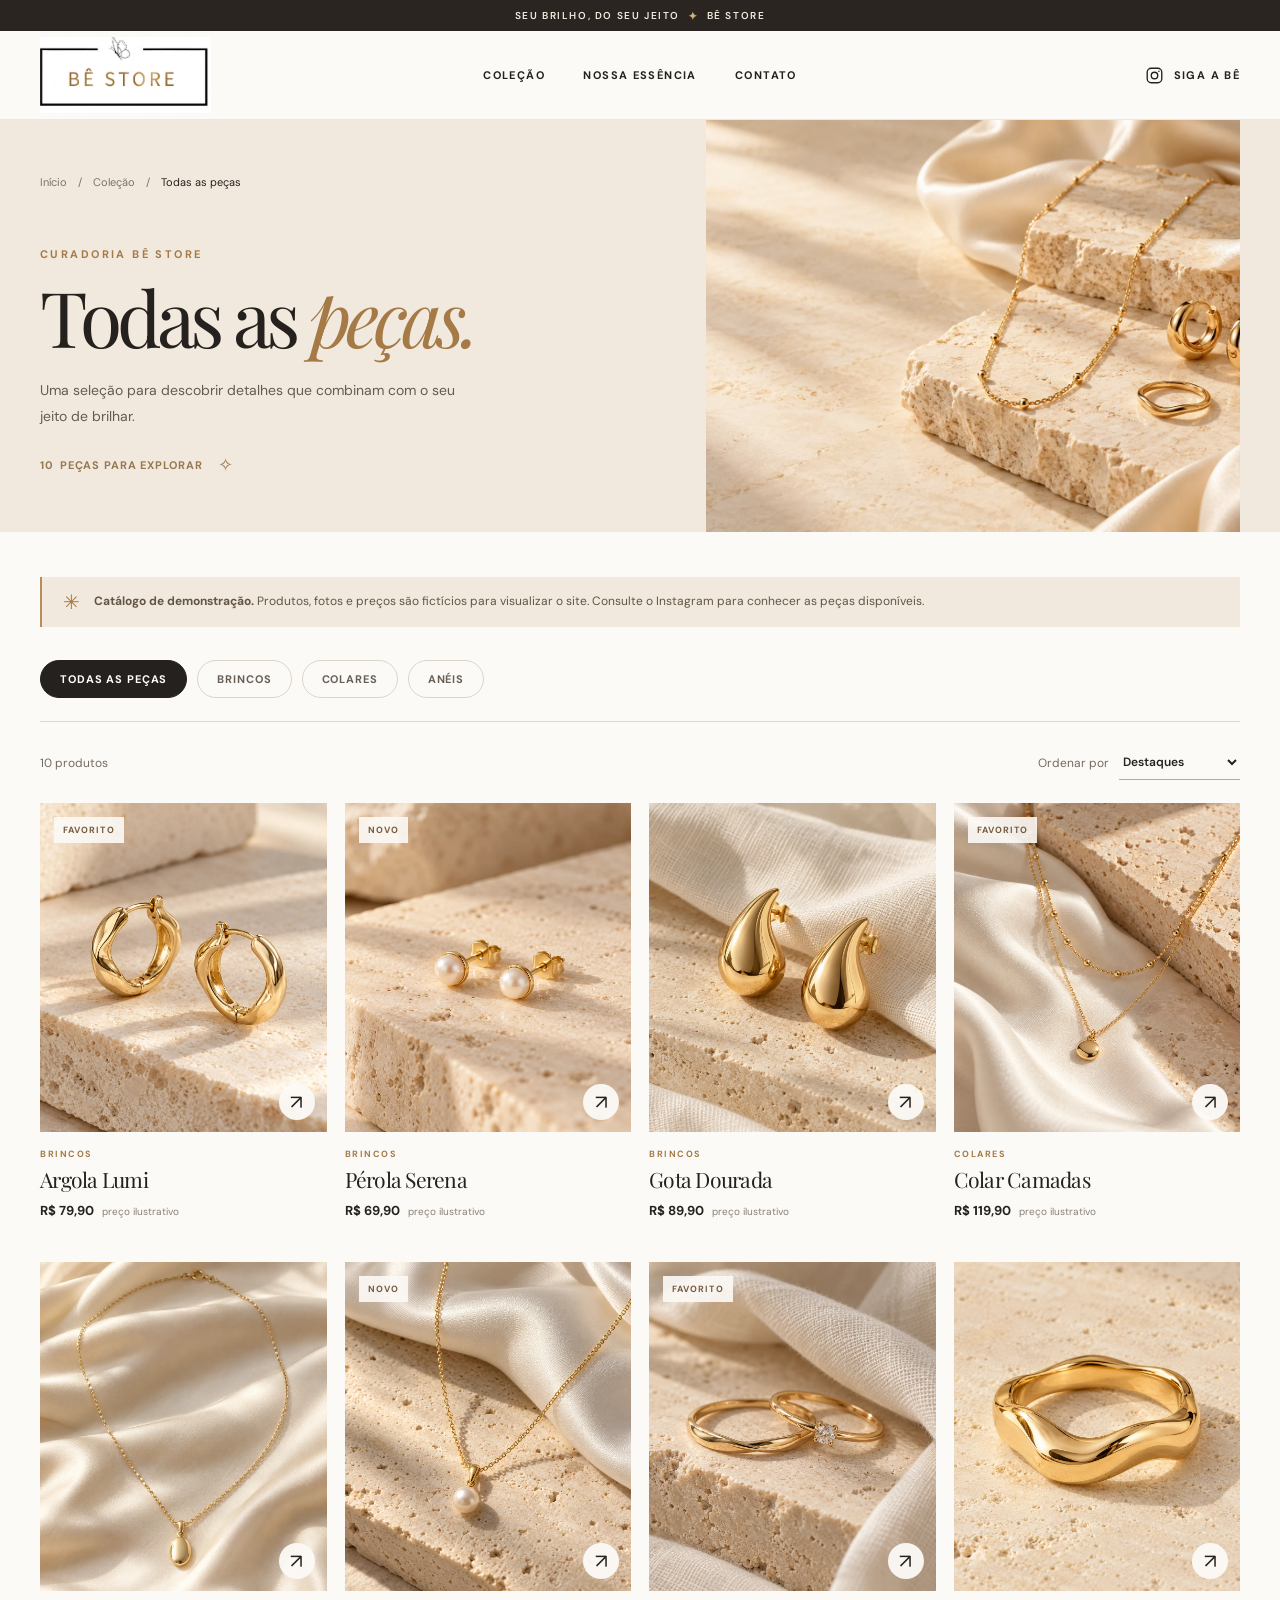
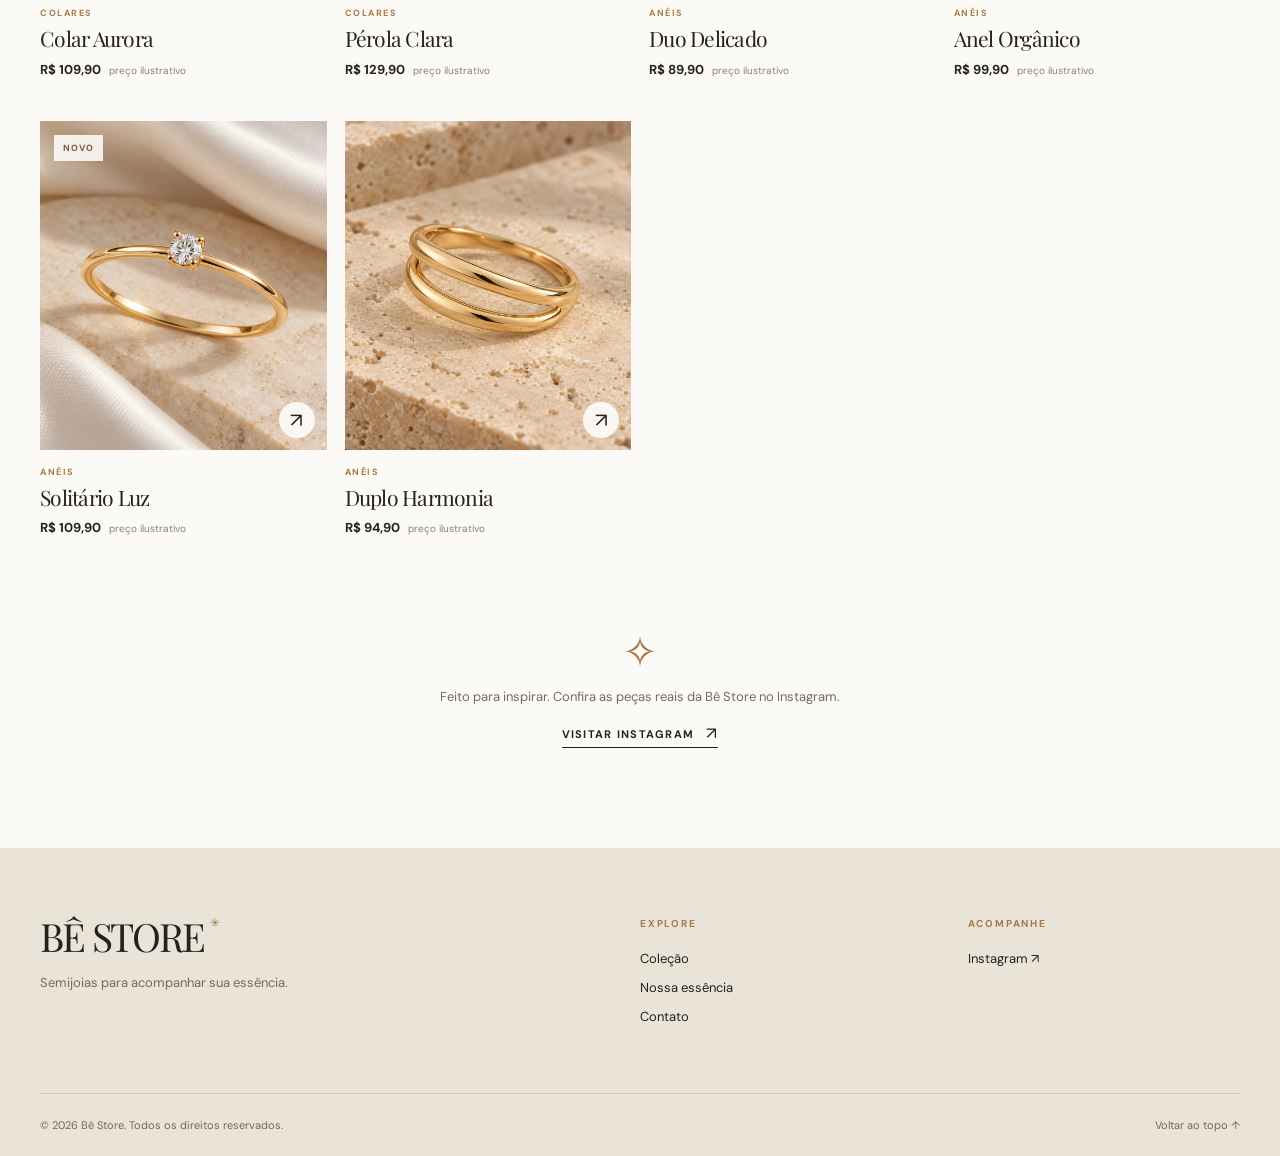
==== catalogo.html @ c606d7f6 "Version 1.0 Catálogo adicionado" ====
<!doctype html>
<html lang="pt-BR">
  <head>
    <meta charset="UTF-8" />
    <meta name="viewport" content="width=device-width, initial-scale=1, viewport-fit=cover" />
    <meta name="theme-color" content="#f7f3ed" />
    <meta name="description" content="Explore o catálogo de demonstração da Bê Store: brincos, colares e anéis com o brilho que combina com você." />
    <link rel="icon" href="assets/favicon.svg" type="image/svg+xml" />
    <link rel="preconnect" href="https://fonts.googleapis.com" />
    <link rel="preconnect" href="https://fonts.gstatic.com" crossorigin />
    <link href="https://fonts.googleapis.com/css2?family=DM+Sans:wght@400;500;600;700&family=Playfair+Display:ital,wght@0,400;0,500;1,400&display=swap" rel="stylesheet" />
    <link rel="stylesheet" href="styles.css" />
    <link rel="stylesheet" href="catalogo.css" />
    <title>Catálogo | Bê Store</title>
  </head>
  <body>
    <a class="skip-link" href="#conteudo">Pular para o conteúdo</a>
    <div class="announcement">Seu brilho, do seu jeito <span aria-hidden="true">✦</span> Bê Store</div>

    <header class="site-header" id="topo">
      <div class="header-inner container">
        <a class="brand" href="index.html" aria-label="Bê Store, voltar à página inicial">
          <span class="brand-crop"><img src="assets/be-store-logo.png" alt="" width="1050" height="1037" /></span>
        </a>
        <nav class="desktop-nav" aria-label="Navegação principal">
          <a href="catalogo.html">Coleção</a>
          <a href="index.html#essencia">Nossa essência</a>
          <a href="index.html#contato">Contato</a>
        </nav>
        <a class="header-instagram" href="https://www.instagram.com/_usebestore/" target="_blank" rel="noopener noreferrer" aria-label="Visitar Instagram da Bê Store (abre em outra aba)">
          <svg viewBox="0 0 24 24" fill="none" stroke="currentColor" stroke-width="1.7" aria-hidden="true"><rect x="2.8" y="2.8" width="18.4" height="18.4" rx="5"/><circle cx="12" cy="12" r="4.1"/><circle cx="17.6" cy="6.7" r="1" fill="currentColor" stroke="none"/></svg>
          <span>Siga a Bê</span>
        </a>
        <button class="menu-toggle" type="button" aria-expanded="false" aria-controls="mobile-nav" aria-label="Abrir menu"><span></span><span></span></button>
      </div>
      <nav class="mobile-nav" id="mobile-nav" aria-label="Navegação para celular" hidden>
        <a href="catalogo.html">Coleção</a>
        <a href="index.html#essencia">Nossa essência</a>
        <a href="index.html#contato">Contato</a>
        <a href="https://www.instagram.com/_usebestore/" target="_blank" rel="noopener noreferrer">Instagram ↗</a>
      </nav>
    </header>

    <main id="conteudo">
      <section class="catalog-hero" aria-labelledby="catalog-title">
        <div class="container catalog-hero-grid">
          <div class="catalog-hero-copy">
            <nav class="breadcrumbs" aria-label="Caminho de navegação"><a href="index.html">Início</a><span aria-hidden="true">/</span><a href="catalogo.html">Coleção</a><span aria-hidden="true">/</span><span id="breadcrumb-current">Todas as peças</span></nav>
            <p class="section-overline">CURADORIA BÊ STORE</p>
            <h1 id="catalog-title">Todas as <em>peças.</em></h1>
            <p id="catalog-description">Uma seleção para descobrir detalhes que combinam com o seu jeito de brilhar.</p>
            <div class="catalog-hero-count"><span id="hero-count">10</span> peças para explorar <span aria-hidden="true">✧</span></div>
          </div>
          <div class="catalog-hero-visual"><img id="catalog-hero-image" src="assets/hero-joias.webp" alt="Semijoias douradas em composição editorial" width="1536" height="1024" /></div>
        </div>
      </section>

      <section class="catalog-content" aria-label="Produtos do catálogo">
        <div class="container">
          <div class="demo-banner"><span aria-hidden="true">✳</span><p><strong>Catálogo de demonstração.</strong> Produtos, fotos e preços são fictícios para visualizar o site. Consulte o Instagram para conhecer as peças disponíveis.</p></div>
          <nav class="category-tabs" aria-label="Categorias de produtos">
            <a href="catalogo.html" data-category-link="todos">Todas as peças</a>
            <a href="catalogo.html?categoria=brincos" data-category-link="brincos">Brincos</a>
            <a href="catalogo.html?categoria=colares" data-category-link="colares">Colares</a>
            <a href="catalogo.html?categoria=aneis" data-category-link="aneis">Anéis</a>
          </nav>
          <div class="catalog-toolbar">
            <p id="product-count" aria-live="polite">10 produtos</p>
            <label for="sort-products">Ordenar por <select id="sort-products"><option value="featured">Destaques</option><option value="price-asc">Menor preço</option><option value="price-desc">Maior preço</option><option value="name">Nome A–Z</option></select></label>
          </div>
          <div class="product-grid" id="product-grid"></div>
          <div class="catalog-end"><span aria-hidden="true">✧</span><p>Feito para inspirar. Confira as peças reais da Bê Store no Instagram.</p><a class="underlined-link" href="https://www.instagram.com/_usebestore/" target="_blank" rel="noopener noreferrer">Visitar Instagram <span aria-hidden="true">↗</span></a></div>
        </div>
      </section>
    </main>

    <dialog class="product-dialog" id="product-dialog" aria-labelledby="dialog-title">
      <button class="dialog-close" type="button" aria-label="Fechar detalhes do produto">×</button>
      <div class="dialog-grid">
        <div class="dialog-image-wrap"><img id="dialog-image" alt="" /></div>
        <div class="dialog-content">
          <p class="section-overline" id="dialog-category"></p>
          <h2 id="dialog-title"></h2>
          <p id="dialog-description"></p>
          <p class="dialog-price" id="dialog-price"></p>
          <p class="dialog-disclaimer">Produto e preço ilustrativos. Esta peça não está à venda neste catálogo de demonstração.</p>
          <a class="button button-dark" href="https://www.instagram.com/_usebestore/" target="_blank" rel="noopener noreferrer">Conhecer peças reais <span aria-hidden="true">↗</span></a>
        </div>
      </div>
    </dialog>

    <footer class="footer">
      <div class="container footer-main">
        <div><a class="footer-wordmark" href="index.html">BÊ STORE<span aria-hidden="true">✳</span></a><p>Semijoias para acompanhar sua essência.</p></div>
        <div class="footer-links"><span>EXPLORE</span><a href="catalogo.html">Coleção</a><a href="index.html#essencia">Nossa essência</a><a href="index.html#contato">Contato</a></div>
        <div class="footer-links"><span>ACOMPANHE</span><a href="https://www.instagram.com/_usebestore/" target="_blank" rel="noopener noreferrer">Instagram ↗</a></div>
      </div>
      <div class="container footer-bottom"><span>© <span id="year">2026</span> Bê Store. Todos os direitos reservados.</span><a href="#topo">Voltar ao topo ↑</a></div>
    </footer>

    <script src="script.js" defer></script>
    <script src="catalogo.js" defer></script>
  </body>
</html>
---- styles.css ----
:root {
  --ink: #25211e;
  --muted: #736b62;
  --gold: #a67a46;
  --cream: #f7f3ed;
  --ivory: #fcfaf7;
  --line: #ded7cc;
  --ease-out: cubic-bezier(0.23, 1, 0.32, 1);
}

*, *::before, *::after { box-sizing: border-box; }
html { scroll-behavior: smooth; scroll-padding-top: 80px; }
body { margin: 0; min-width: 320px; color: var(--ink); background: var(--ivory); font-family: "DM Sans", Arial, sans-serif; -webkit-font-smoothing: antialiased; }
img { display: block; max-width: 100%; }
a { color: inherit; text-decoration: none; }
button { font: inherit; }
button, a { -webkit-tap-highlight-color: transparent; }
button:focus-visible, a:focus-visible { outline: 2px solid var(--gold); outline-offset: 4px; }
::selection { background: #d9bd95; color: var(--ink); }
.container { width: min(100% - 80px, 1360px); margin-inline: auto; }
.section-pad { padding-block: 112px; }
.skip-link { position: absolute; z-index: 100; top: -60px; left: 12px; padding: 12px 16px; background: var(--ink); color: white; }
.skip-link:focus { top: 12px; }

.announcement { min-height: 31px; display: flex; align-items: center; justify-content: center; gap: 8px; background: #2a2520; color: #f4ebdf; font-size: 10px; font-weight: 600; letter-spacing: .16em; text-transform: uppercase; text-align: center; padding: 6px 12px; }
.announcement span { color: #d1ad7b; font-size: 11px; }
.site-header { position: relative; z-index: 20; background: rgba(252, 250, 247, .97); border-bottom: 1px solid rgba(82, 69, 55, .1); }
.header-inner { height: 88px; display: grid; grid-template-columns: 1fr auto 1fr; align-items: center; gap: 24px; }
.brand { width: 171px; height: 76px; overflow: hidden; display: block; position: relative; }
.brand-crop { position: absolute; width: 171px; height: 76px; inset: 0; overflow: hidden; }
.brand-crop img { position: absolute; max-width: none; width: 210px; height: auto; left: -20px; top: -65px; }
.desktop-nav { display: flex; align-items: center; gap: clamp(26px, 3vw, 48px); }
.desktop-nav a, .header-instagram { font-size: 11px; font-weight: 700; letter-spacing: .125em; text-transform: uppercase; }
.desktop-nav a { position: relative; padding-block: 14px; }
.desktop-nav a::after { content: ""; position: absolute; left: 0; right: 100%; bottom: 8px; height: 1px; background: var(--gold); transition: right 220ms var(--ease-out); }
.desktop-nav a:hover::after, .desktop-nav a:focus-visible::after { right: 0; }
.header-instagram { display: inline-flex; justify-self: end; align-items: center; gap: 10px; transition: color 180ms ease; }
.header-instagram:hover { color: var(--gold); }
.header-instagram svg { width: 19px; height: 19px; }
.menu-toggle, .mobile-nav { display: none; }

.hero { position: relative; min-height: min(690px, 74vw); min-height: clamp(580px, 56vw, 760px); overflow: hidden; display: flex; align-items: center; background: #e9d8c1; }
.hero-image, .hero-shade { position: absolute; inset: 0; width: 100%; height: 100%; }
.hero-image { object-fit: cover; object-position: center 54%; }
.hero-shade { background: linear-gradient(90deg, rgba(247, 239, 225, .88) 0%, rgba(247, 239, 225, .66) 32%, rgba(247, 239, 225, .08) 59%, transparent 78%); }
.hero-content { position: relative; z-index: 1; padding-block: 60px 100px; }
.eyebrow, .section-overline { font-size: 11px; font-weight: 700; letter-spacing: .22em; text-transform: uppercase; }
.eyebrow { display: flex; align-items: center; gap: 14px; margin: 0 0 30px; color: #69543c; }
.eyebrow-line { width: 30px; height: 1px; background: var(--gold); }
h1, h2, h3, p { margin-top: 0; }
h1, h2, h3 { font-family: "Playfair Display", Georgia, serif; font-weight: 400; }
h1 em, h2 em { font-weight: 400; }
.hero h1 { max-width: 650px; font-size: clamp(64px, 6.8vw, 106px); letter-spacing: -.068em; line-height: 1.08; margin-bottom: 24px; }
.hero h1 em { display: block; color: #987349; }
.hero-copy { max-width: 370px; color: #514840; font-size: 15px; line-height: 1.9; margin-bottom: 35px; }
.hero-actions { display: flex; flex-wrap: wrap; align-items: center; gap: 31px; }
.button { min-height: 52px; display: inline-flex; align-items: center; justify-content: center; gap: 32px; padding: 0 23px; font-size: 11px; font-weight: 700; letter-spacing: .12em; text-transform: uppercase; transition: transform 160ms var(--ease-out), background-color 180ms ease, color 180ms ease; }
.button:active, .menu-toggle:active, .card-arrow:active { transform: scale(.97); }
.button-dark { background: var(--ink); color: white; }
.button-dark:hover { background: #513e2c; }
.button span, .text-link span, .underlined-link span { font-size: 17px; font-weight: 400; line-height: 1; }
.text-link, .underlined-link { display: inline-flex; align-items: center; gap: 12px; font-size: 11px; font-weight: 700; letter-spacing: .115em; text-transform: uppercase; }
.text-link { border-bottom: 1px solid var(--ink); padding-block: 12px 6px; }
.text-link:hover, .underlined-link:hover { color: var(--gold); }
.hero-index { position: absolute; bottom: 35px; right: max(40px, calc((100vw - 1360px)/2)); display: flex; align-items: center; gap: 15px; color: #62492f; font-size: 10px; font-weight: 700; letter-spacing: .13em; text-transform: uppercase; }
.hero-index span { width: 28px; height: 1px; background: currentColor; }

.intro { background: var(--ivory); }
.intro-grid { display: grid; grid-template-columns: 32% 1fr; gap: 5%; }
.section-overline { color: var(--gold); margin-bottom: 19px; }
.tiny-star { font-size: 20px; vertical-align: -2px; margin-right: 10px; }
.intro h2, .section-heading h2, .contact h2 { font-size: clamp(45px, 4.65vw, 72px); letter-spacing: -.055em; line-height: 1.18; }
.intro h2 { max-width: 750px; margin-bottom: 35px; }
.intro h2 em, .section-heading h2 em, .contact h2 em { color: var(--gold); }
.intro-bottom { display: flex; align-items: end; justify-content: space-between; gap: 44px; border-top: 1px solid var(--line); padding-top: 24px; }
.intro-bottom p { color: var(--muted); max-width: 450px; line-height: 1.9; font-size: 14px; margin: 0; }
.underlined-link { flex: none; padding-bottom: 5px; border-bottom: 1px solid currentColor; }

.collections { background: var(--cream); }
.section-heading { display: flex; align-items: end; justify-content: space-between; gap: 50px; margin-bottom: 39px; }
.section-heading h2 { margin-bottom: 0; }
.section-heading > p { max-width: 260px; margin-bottom: 9px; color: var(--muted); font-size: 13px; line-height: 1.8; }
.collection-grid { display: grid; grid-template-columns: repeat(3, minmax(0, 1fr)); gap: 22px; }
.collection-card { min-width: 0; }
.card-image-wrap { position: relative; overflow: hidden; aspect-ratio: .86; background: #e8ded0; }
.card-image-wrap img { width: 100%; height: 100%; object-fit: cover; transition: transform 650ms var(--ease-out); }
.collection-card:hover .card-image-wrap img { transform: scale(1.045); }
.card-number { position: absolute; top: 17px; left: 18px; display: grid; place-items: center; width: 34px; height: 34px; border: 1px solid rgba(255,255,255,.7); border-radius: 50%; color: #fff; background: rgba(67,50,34,.18); backdrop-filter: blur(8px); font-size: 11px; }
.card-caption { display: flex; justify-content: space-between; align-items: center; gap: 18px; padding-top: 19px; }
.card-caption div > span { color: var(--gold); font-size: 10px; font-weight: 700; letter-spacing: .18em; }
.card-caption h3 { font-size: clamp(29px, 2.6vw, 40px); letter-spacing: -.04em; margin: 3px 0 0; }
.card-arrow { display: grid; place-items: center; flex: none; width: 43px; height: 43px; border: 1px solid #bcb1a3; border-radius: 50%; font-size: 20px; transition: transform 160ms var(--ease-out), background-color 180ms ease, color 180ms ease; }
.collection-card:hover .card-arrow { background: var(--ink); color: white; transform: translate(2px, -2px); }
.image-note { color: #8a8075; font-size: 11px; margin: 35px 0 0; }

.manifesto { position: relative; overflow: hidden; background: #26221e; color: #f5eee4; text-align: center; }
.manifesto-inner { position: relative; z-index: 1; padding-block: 106px 111px; }
.manifesto-decoration { position: absolute; top: -115px; right: -25px; font-family: "Playfair Display", Georgia, serif; font-size: min(45vw, 640px); letter-spacing: -.12em; line-height: 1; color: rgba(255,255,255,.025); pointer-events: none; }
.manifesto-star { display: block; margin-bottom: 19px; color: #cbaa78; font-size: 44px; font-family: Georgia, serif; line-height: 1; }
.manifesto .section-overline { color: #bba27f; }
.manifesto h2 { font-size: clamp(43px, 5.35vw, 78px); line-height: 1.25; letter-spacing: -.055em; margin: 0 auto 21px; }
.manifesto h2 em { color: #d0ad7a; }
.manifesto-inner > p:last-child { color: #c5bbb0; font-size: 14px; line-height: 1.8; margin-bottom: 0; }

.contact { background: var(--ivory); }
.contact-grid { display: grid; grid-template-columns: 1fr 1fr; align-items: center; gap: clamp(55px, 8vw, 145px); }
.contact-photo { aspect-ratio: 1.15; overflow: hidden; background: #e9decf; }
.contact-photo img { width: 100%; height: 100%; object-fit: cover; }
.contact h2 { max-width: 560px; margin-bottom: 20px; }
.contact-content > p:not(.section-overline) { max-width: 395px; margin-bottom: 30px; color: var(--muted); font-size: 14px; line-height: 1.9; }
.contact-content .button { margin-bottom: 23px; }
.instagram-handle { display: block; color: var(--gold); font-size: 12px; font-weight: 700; letter-spacing: .08em; }

.footer { background: #eae3d8; }
.footer-main { display: grid; grid-template-columns: 2fr 1fr 1fr; gap: 55px; padding-block: 69px 68px; }
.footer-wordmark { display: inline-flex; align-items: start; gap: 6px; font-family: "Playfair Display", Georgia, serif; font-size: 39px; letter-spacing: -.055em; line-height: 1; }
.footer-wordmark span { color: var(--gold); font-family: Arial, sans-serif; font-size: 12px; }
.footer-main p { margin: 17px 0 0; color: var(--muted); font-size: 13px; }
.footer-links { display: flex; flex-direction: column; align-items: start; gap: 12px; font-size: 13px; }
.footer-links span { margin-bottom: 8px; color: var(--gold); font-size: 10px; font-weight: 700; letter-spacing: .18em; }
.footer-links a:hover, .footer-bottom a:hover { color: var(--gold); }
.footer-bottom { display: flex; justify-content: space-between; align-items: center; gap: 20px; min-height: 63px; border-top: 1px solid #d2c8ba; color: #71695f; font-size: 11px; }

@media (max-width: 960px) {
  .container { width: min(100% - 52px, 1360px); }
  .header-inner { grid-template-columns: auto 1fr auto; }
  .desktop-nav { gap: 22px; }
  .hero h1 { font-size: clamp(62px, 7vw, 80px); }
  .intro-grid { grid-template-columns: 25% 1fr; }
  .intro-bottom { display: block; }
  .intro-bottom .underlined-link { margin-top: 24px; }
  .hero-index { right: 26px; }
}

@media (max-width: 760px) {
  html { scroll-padding-top: 68px; }
  .container { width: min(100% - 36px, 1360px); }
  .section-pad { padding-block: 76px; }
  .announcement { min-height: 28px; font-size: 9px; letter-spacing: .1em; }
  .header-inner { height: 70px; display: flex; justify-content: space-between; }
  .brand { width: 143px; height: 63px; }
  .brand-crop { transform: scale(.82); transform-origin: top left; }
  .desktop-nav, .header-instagram { display: none; }
  .menu-toggle { display: flex; width: 44px; height: 44px; border: 0; background: transparent; flex-direction: column; align-items: center; justify-content: center; gap: 6px; cursor: pointer; transition: transform 160ms var(--ease-out); }
  .menu-toggle span { width: 23px; height: 1.5px; background: var(--ink); transition: transform 180ms var(--ease-out); }
  .menu-toggle[aria-expanded="true"] span:first-child { transform: translateY(3.75px) rotate(45deg); }
  .menu-toggle[aria-expanded="true"] span:last-child { transform: translateY(-3.75px) rotate(-45deg); }
  .mobile-nav:not([hidden]) { display: flex; flex-direction: column; gap: 0; padding: 8px 18px 18px; background: var(--ivory); border-top: 1px solid var(--line); box-shadow: 0 20px 30px rgba(34,28,21,.1); }
  .mobile-nav a { padding: 15px 3px; border-bottom: 1px solid var(--line); font-family: "Playfair Display", Georgia, serif; font-size: 22px; }
  .mobile-nav a:last-child { color: var(--gold); border-bottom: 0; }
  .hero { min-height: 740px; min-height: min(740px, calc(100svh - 98px)); align-items: start; }
  .hero-image { object-position: 62% center; }
  .hero-shade { background: linear-gradient(180deg, rgba(247,239,225,.98), rgba(247,239,225,.87) 37%, rgba(247,239,225,.18) 67%, transparent 100%); }
  .hero-content { padding-top: 67px; padding-bottom: 100px; }
  .eyebrow { margin-bottom: 20px; font-size: 10px; }
  .hero h1 { max-width: 590px; font-size: clamp(58px, 10vw, 78px); margin-bottom: 18px; }
  .hero-copy { max-width: 350px; font-size: 14px; line-height: 1.75; margin-bottom: 24px; }
  .hero-actions { gap: 19px; }
  .hero-index { bottom: 19px; right: 18px; font-size: 9px; }
  .intro-grid { grid-template-columns: 1fr; gap: 20px; }
  .intro h2, .section-heading h2, .contact h2 { font-size: clamp(44px, 7vw, 62px); }
  .intro h2 { margin-bottom: 27px; }
  .intro-bottom { max-width: 630px; }
  .section-heading { display: block; margin-bottom: 28px; }
  .section-heading > p { max-width: 450px; margin-top: 18px; }
  .collection-grid { gap: 12px; }
  .card-caption { align-items: end; }
  .card-caption h3 { font-size: 26px; }
  .card-caption div > span { font-size: 8px; }
  .card-arrow { width: 34px; height: 34px; font-size: 17px; }
  .contact-grid { gap: 36px; }
  .contact h2 { font-size: 44px; }
  .footer-main { grid-template-columns: 1.5fr 1fr 1fr; gap: 25px; }
}

@media (max-width: 560px) {
  .hero { min-height: 700px; min-height: max(640px, calc(100svh - 98px)); }
  .hero-image { object-position: 61% center; }
  .hero h1 { font-size: clamp(54px, 12vw, 67px); }
  .hero-actions { align-items: start; flex-direction: column; gap: 12px; }
  .hero-index { left: 18px; right: auto; }
  .collection-grid { grid-template-columns: 1fr; gap: 37px; }
  .card-image-wrap { aspect-ratio: 1.08; }
  .card-caption { padding-top: 14px; }
  .card-caption h3 { font-size: 34px; }
  .card-caption div > span { font-size: 9px; }
  .card-arrow { width: 40px; height: 40px; }
  .manifesto-inner { padding-block: 85px; }
  .manifesto h2 { font-size: clamp(40px, 8.5vw, 54px); }
  .contact-grid { grid-template-columns: 1fr; gap: 39px; }
  .contact-photo { aspect-ratio: 1.15; }
  .contact h2 { font-size: clamp(44px, 9vw, 56px); }
  .footer-main { grid-template-columns: 1fr 1fr; gap: 38px 18px; padding-block: 58px; }
  .footer-main > div:first-child { grid-column: 1 / -1; }
  .footer-bottom { align-items: start; flex-direction: column; justify-content: center; gap: 8px; padding-block: 20px; }
}

@media (prefers-reduced-motion: reduce) {
  html { scroll-behavior: auto; }
  *, *::before, *::after { animation-duration: .01ms !important; transition-duration: .01ms !important; }
}
---- catalogo.css ----
.catalog-hero { background: #f1e9dd; overflow: hidden; }
.catalog-hero-grid { min-height: 412px; display: grid; grid-template-columns: 1fr .9fr; align-items: stretch; gap: 6%; }
.catalog-hero-copy { display: flex; flex-direction: column; align-items: start; justify-content: center; padding-block: 42px; }
.breadcrumbs { display: flex; flex-wrap: wrap; align-items: center; gap: 11px; margin-bottom: 58px; color: #7e7264; font-size: 11px; }
.breadcrumbs a:hover { color: var(--gold); }
.breadcrumbs span:last-child { color: var(--ink); }
.catalog-hero .section-overline { margin-bottom: 15px; }
.catalog-hero h1 { font-size: clamp(65px, 6vw, 92px); line-height: 1.06; letter-spacing: -.065em; margin-bottom: 20px; }
.catalog-hero h1 em { color: var(--gold); }
.catalog-hero-copy > p:not(.section-overline) { max-width: 420px; color: #655b51; font-size: 14px; line-height: 1.85; margin-bottom: 23px; }
.catalog-hero-count { display: flex; align-items: center; gap: 6px; color: #977850; font-size: 11px; font-weight: 700; letter-spacing: .08em; text-transform: uppercase; }
.catalog-hero-count span:last-child { font-size: 18px; font-weight: 400; padding-left: 9px; }
.catalog-hero-visual { min-height: 412px; overflow: hidden; }
.catalog-hero-visual img { width: 100%; height: 100%; object-fit: cover; object-position: center; }

.catalog-content { padding-block: 45px 100px; background: var(--ivory); }
.demo-banner { display: flex; align-items: center; gap: 14px; padding: 15px 21px; background: #f1e9dd; border-left: 2px solid #b78d59; color: #625545; }
.demo-banner > span { color: var(--gold); font-size: 20px; line-height: 1; }
.demo-banner p { font-size: 12px; line-height: 1.6; margin: 0; }
.category-tabs { display: flex; align-items: center; gap: 10px; overflow-x: auto; scrollbar-width: none; touch-action: pan-x; border-bottom: 1px solid var(--line); padding-block: 33px 23px; }
.category-tabs::-webkit-scrollbar { display: none; }
.category-tabs a { flex: none; padding: 11px 19px; border: 1px solid #ded5c9; border-radius: 100px; color: #665f58; font-size: 11px; font-weight: 700; letter-spacing: .08em; text-transform: uppercase; transition: background-color 180ms ease, color 180ms ease, border-color 180ms ease, transform 160ms var(--ease-out); }
.category-tabs a:hover { border-color: var(--ink); }
.category-tabs a:active { transform: scale(.97); }
.category-tabs a[aria-current="page"] { background: var(--ink); color: white; border-color: var(--ink); }
.catalog-toolbar { min-height: 81px; display: flex; align-items: center; justify-content: space-between; gap: 20px; }
.catalog-toolbar p { margin: 0; color: var(--muted); font-size: 12px; }
.catalog-toolbar label { display: flex; align-items: center; gap: 10px; color: var(--muted); font-size: 12px; }
.catalog-toolbar select { border: 0; border-bottom: 1px solid #b8ab9d; border-radius: 0; background: transparent; color: var(--ink); padding: 8px 28px 8px 0; font: 600 12px "DM Sans", Arial, sans-serif; cursor: pointer; }
.catalog-toolbar select:focus-visible { outline: 2px solid var(--gold); outline-offset: 3px; }
.product-grid { display: grid; grid-template-columns: repeat(4, minmax(0, 1fr)); column-gap: 18px; row-gap: 43px; }
.product-card { min-width: 0; }
.product-open { display: block; width: 100%; border: 0; padding: 0; background: none; text-align: left; color: inherit; cursor: pointer; }
.product-image-wrap { position: relative; display: block; overflow: hidden; aspect-ratio: .87; background: #eee4d7; }
.product-image-wrap img { width: 100%; height: 100%; object-fit: cover; transition: transform 650ms var(--ease-out); }
.product-open:hover img { transform: scale(1.045); }
.product-open:focus-visible .product-image-wrap { outline: 2px solid var(--gold); outline-offset: 3px; }
.product-tag { position: absolute; top: 14px; left: 14px; padding: 7px 9px; background: rgba(252,250,247,.9); color: #755b3d; font-size: 9px; font-weight: 700; letter-spacing: .12em; text-transform: uppercase; }
.product-quick-view { position: absolute; bottom: 12px; right: 12px; display: grid; place-items: center; width: 36px; height: 36px; background: rgba(252,250,247,.95); border-radius: 50%; color: var(--ink); font-size: 20px; line-height: 1; transition: background-color 180ms ease, color 180ms ease, transform 180ms var(--ease-out); }
.product-open:hover .product-quick-view { transform: translate(2px, -2px); background: var(--ink); color: white; }
.product-meta { display: block; margin-top: 16px; color: var(--gold); font-size: 9px; font-weight: 700; letter-spacing: .17em; text-transform: uppercase; }
.product-name { display: block; margin-top: 6px; font-family: "Playfair Display", Georgia, serif; font-size: clamp(20px, 1.65vw, 27px); line-height: 1.3; letter-spacing: -.035em; }
.product-price { display: block; margin-top: 8px; font-size: 13px; font-weight: 700; }
.product-price small { color: #8a8074; font-size: 10px; font-weight: 400; margin-left: 5px; }
.catalog-end { display: flex; flex-direction: column; align-items: center; text-align: center; padding-top: 95px; }
.catalog-end > span { color: var(--gold); font-family: Georgia, serif; font-size: 43px; line-height: 1; }
.catalog-end p { margin: 14px 0 20px; color: var(--muted); font-size: 13px; }

.product-dialog { width: min(850px, calc(100vw - 34px)); max-height: min(90svh, 740px); overflow: auto; padding: 0; border: 0; background: var(--ivory); color: var(--ink); box-shadow: 0 25px 80px rgba(27,22,18,.25); }
.product-dialog::backdrop { background: rgba(25,21,17,.66); }
.product-dialog[open] { animation: dialog-enter 240ms var(--ease-out); }
@keyframes dialog-enter { from { opacity: 0; transform: translateY(14px) scale(.98); } to { opacity: 1; transform: translateY(0) scale(1); } }
.dialog-grid { display: grid; grid-template-columns: 1fr 1fr; min-height: 490px; }
.dialog-image-wrap { background: #eee4d7; }
.dialog-image-wrap img { width: 100%; height: 100%; object-fit: cover; }
.dialog-content { display: flex; flex-direction: column; align-items: start; justify-content: center; padding: 55px 48px; }
.dialog-content h2 { font-size: clamp(37px, 3.7vw, 52px); letter-spacing: -.055em; line-height: 1.15; margin-bottom: 17px; }
.dialog-content > p:not(.section-overline) { color: var(--muted); font-size: 13px; line-height: 1.8; margin-bottom: 17px; }
.dialog-content .dialog-price { color: var(--ink) !important; font-size: 22px !important; font-weight: 700; }
.dialog-content .dialog-disclaimer { font-size: 11px !important; }
.dialog-content .button { margin-top: 7px; }
.dialog-close { position: absolute; z-index: 1; top: 13px; right: 13px; display: grid; place-items: center; width: 37px; height: 37px; border: 0; border-radius: 50%; background: var(--ivory); color: var(--ink); cursor: pointer; font-size: 28px; line-height: 1; transition: transform 160ms var(--ease-out), background-color 180ms ease; }
.dialog-close:hover { background: #e9decf; }
.dialog-close:active { transform: scale(.97); }

@media (max-width: 950px) {
  .product-grid { grid-template-columns: repeat(3, minmax(0, 1fr)); }
  .catalog-hero-grid { grid-template-columns: 1fr .75fr; gap: 4%; }
}

@media (max-width: 760px) {
  .catalog-hero-grid { min-height: 350px; grid-template-columns: 1fr .7fr; }
  .catalog-hero-visual { min-height: 350px; }
  .catalog-hero h1 { font-size: clamp(52px, 8vw, 70px); }
  .breadcrumbs { margin-bottom: 35px; }
  .product-grid { grid-template-columns: repeat(2, minmax(0, 1fr)); gap: 33px 13px; }
  .dialog-grid { min-height: auto; }
  .dialog-content { padding: 34px 27px; }
}

@media (max-width: 560px) {
  .catalog-hero-grid { display: block; min-height: auto; width: 100%; }
  .catalog-hero-copy { min-height: 315px; padding: 28px 18px 34px; }
  .breadcrumbs { margin-bottom: 32px; }
  .catalog-hero h1 { font-size: clamp(53px, 11vw, 66px); }
  .catalog-hero-copy > p:not(.section-overline) { font-size: 13px; margin-bottom: 13px; }
  .catalog-hero-visual { min-height: auto; height: 190px; }
  .catalog-hero-visual img { object-position: center 55%; }
  .catalog-content { padding-block: 26px 70px; }
  .demo-banner { align-items: start; padding: 13px 14px; }
  .demo-banner p { font-size: 11px; }
  .category-tabs { gap: 8px; margin-right: -18px; padding-block: 23px 18px; padding-right: 18px; }
  .category-tabs a { font-size: 10px; padding: 10px 14px; }
  .catalog-toolbar { min-height: 76px; }
  .catalog-toolbar label { font-size: 0; }
  .catalog-toolbar select { font-size: 11px; }
  .product-image-wrap { aspect-ratio: .8; }
  .product-tag { top: 8px; left: 8px; padding: 6px 7px; font-size: 8px; }
  .product-quick-view { bottom: 8px; right: 8px; width: 31px; height: 31px; font-size: 18px; }
  .product-meta { margin-top: 11px; font-size: 8px; }
  .product-name { font-size: 21px; }
  .product-price { font-size: 12px; }
  .product-price small { display: block; margin: 2px 0 0; }
  .catalog-end { padding-top: 70px; }
  .product-dialog { width: min(450px, calc(100vw - 22px)); max-height: 92svh; }
  .dialog-grid { display: block; }
  .dialog-image-wrap { height: min(45svh, 370px); }
  .dialog-content { padding: 25px 23px 30px; }
  .dialog-content h2 { font-size: 38px; }
  .dialog-content > p:not(.section-overline) { margin-bottom: 10px; }
}

@media (prefers-reduced-motion: reduce) {
  .product-dialog[open] { animation: none; }
}
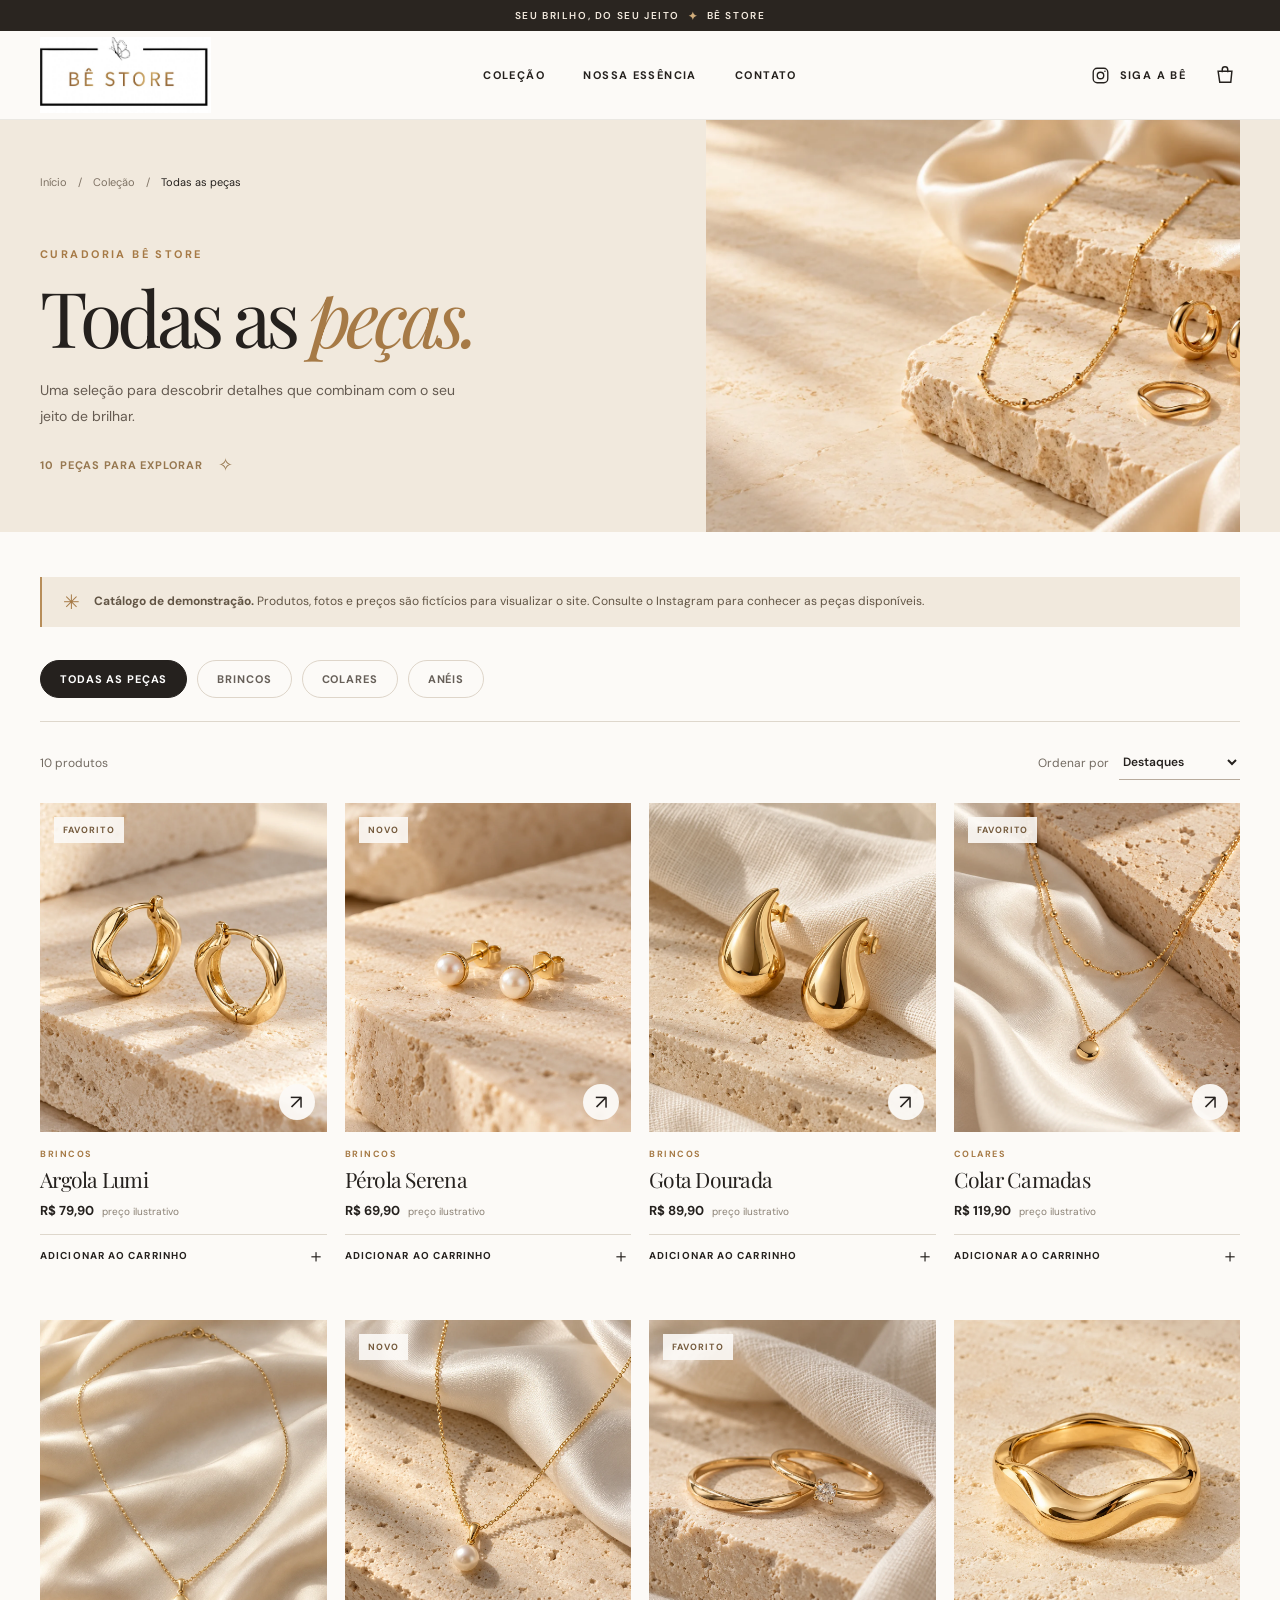
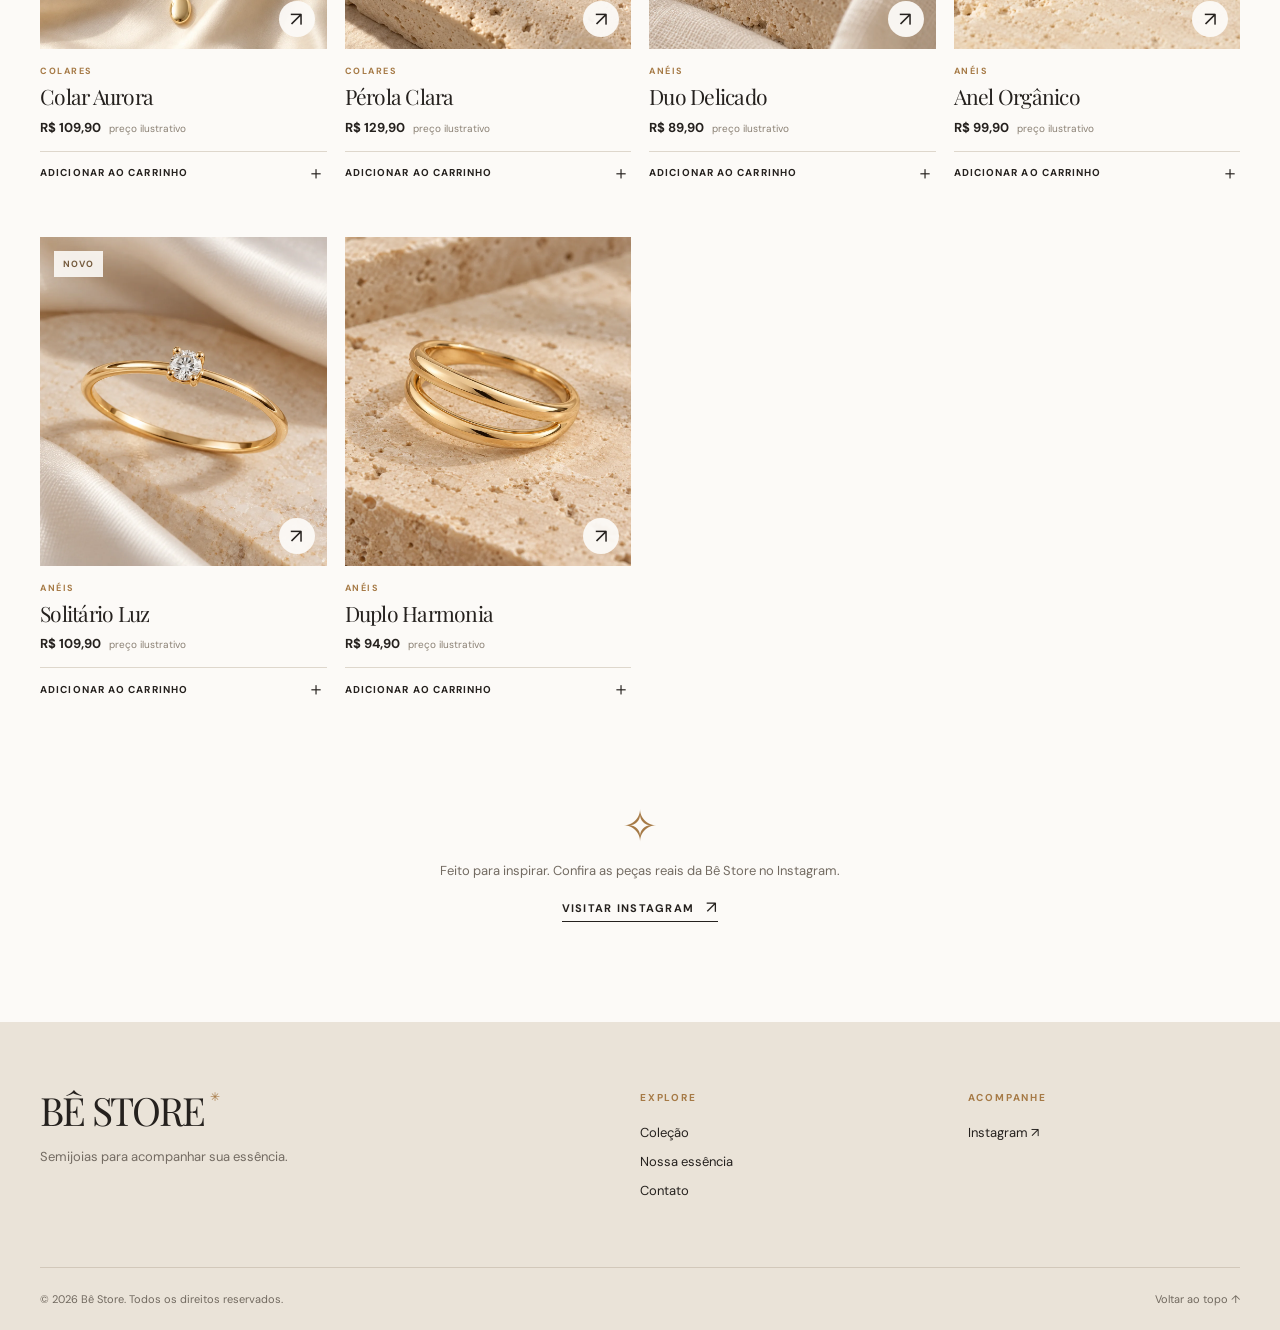
==== commit 1007e59c: "Version 1.1 Adição de fluxo de compra" ====
--- a/catalogo.html
+++ b/catalogo.html
@@ -27,11 +27,14 @@
           <a href="index.html#essencia">Nossa essência</a>
           <a href="index.html#contato">Contato</a>
         </nav>
-        <a class="header-instagram" href="https://www.instagram.com/_usebestore/" target="_blank" rel="noopener noreferrer" aria-label="Visitar Instagram da Bê Store (abre em outra aba)">
-          <svg viewBox="0 0 24 24" fill="none" stroke="currentColor" stroke-width="1.7" aria-hidden="true"><rect x="2.8" y="2.8" width="18.4" height="18.4" rx="5"/><circle cx="12" cy="12" r="4.1"/><circle cx="17.6" cy="6.7" r="1" fill="currentColor" stroke="none"/></svg>
-          <span>Siga a Bê</span>
-        </a>
-        <button class="menu-toggle" type="button" aria-expanded="false" aria-controls="mobile-nav" aria-label="Abrir menu"><span></span><span></span></button>
+        <div class="header-actions">
+          <a class="header-instagram" href="https://www.instagram.com/_usebestore/" target="_blank" rel="noopener noreferrer" aria-label="Visitar Instagram da Bê Store (abre em outra aba)">
+            <svg viewBox="0 0 24 24" fill="none" stroke="currentColor" stroke-width="1.7" aria-hidden="true"><rect x="2.8" y="2.8" width="18.4" height="18.4" rx="5"/><circle cx="12" cy="12" r="4.1"/><circle cx="17.6" cy="6.7" r="1" fill="currentColor" stroke="none"/></svg>
+            <span>Siga a Bê</span>
+          </a>
+          <a class="header-cart" href="carrinho.html" data-cart-link aria-label="Carrinho, 0 itens"><svg viewBox="0 0 24 24" fill="none" stroke="currentColor" stroke-width="1.6" aria-hidden="true"><path d="M4.5 8h15l-1.2 12h-12L4.5 8Z"/><path d="M9 9V6a3 3 0 0 1 6 0v3"/></svg><span class="cart-badge" data-cart-count hidden>0</span></a>
+          <button class="menu-toggle" type="button" aria-expanded="false" aria-controls="mobile-nav" aria-label="Abrir menu"><span></span><span></span></button>
+        </div>
       </div>
       <nav class="mobile-nav" id="mobile-nav" aria-label="Navegação para celular" hidden>
         <a href="catalogo.html">Coleção</a>
@@ -83,8 +86,9 @@
           <h2 id="dialog-title"></h2>
           <p id="dialog-description"></p>
           <p class="dialog-price" id="dialog-price"></p>
-          <p class="dialog-disclaimer">Produto e preço ilustrativos. Esta peça não está à venda neste catálogo de demonstração.</p>
-          <a class="button button-dark" href="https://www.instagram.com/_usebestore/" target="_blank" rel="noopener noreferrer">Conhecer peças reais <span aria-hidden="true">↗</span></a>
+          <p class="dialog-disclaimer">Produto e preço ilustrativos. A compra será apenas uma simulação.</p>
+          <button class="button button-dark" type="button" id="dialog-add">Adicionar ao carrinho <span aria-hidden="true">＋</span></button>
+          <a class="dialog-real-link" href="https://www.instagram.com/_usebestore/" target="_blank" rel="noopener noreferrer">Ver peças reais no Instagram ↗</a>
         </div>
       </div>
     </dialog>
@@ -98,6 +102,9 @@
       <div class="container footer-bottom"><span>© <span id="year">2026</span> Bê Store. Todos os direitos reservados.</span><a href="#topo">Voltar ao topo ↑</a></div>
     </footer>
 
+    <div class="cart-toast" id="cart-toast" role="status" aria-live="polite" hidden><span id="cart-toast-message"></span><a href="carrinho.html">Ver carrinho ↗</a></div>
+    <script src="products.js" defer></script>
+    <script src="store.js" defer></script>
     <script src="script.js" defer></script>
     <script src="catalogo.js" defer></script>
   </body>
--- a/styles.css
+++ b/styles.css
@@ -37,6 +37,13 @@
 .header-instagram { display: inline-flex; justify-self: end; align-items: center; gap: 10px; transition: color 180ms ease; }
 .header-instagram:hover { color: var(--gold); }
 .header-instagram svg { width: 19px; height: 19px; }
+.header-actions { display: flex; justify-self: end; align-items: center; gap: 23px; }
+.header-cart { position: relative; display: grid; place-items: center; width: 31px; height: 38px; transition: color 180ms ease, transform 160ms var(--ease-out); }
+.header-cart:hover { color: var(--gold); }
+.header-cart:active { transform: scale(.97); }
+.header-cart svg { width: 22px; height: 22px; }
+.cart-badge { position: absolute; top: 0; right: -7px; display: grid; place-items: center; min-width: 18px; height: 18px; padding: 0 4px; border-radius: 50%; background: var(--gold); color: white; font-size: 10px; font-weight: 700; }
+.cart-badge[hidden] { display: none; }
 .menu-toggle, .mobile-nav { display: none; }
 
 .hero { position: relative; min-height: min(690px, 74vw); min-height: clamp(580px, 56vw, 760px); overflow: hidden; display: flex; align-items: center; background: #e9d8c1; }
@@ -141,6 +148,8 @@
   .brand { width: 143px; height: 63px; }
   .brand-crop { transform: scale(.82); transform-origin: top left; }
   .desktop-nav, .header-instagram { display: none; }
+  .header-actions { gap: 9px; }
+  .header-cart { width: 40px; height: 44px; }
   .menu-toggle { display: flex; width: 44px; height: 44px; border: 0; background: transparent; flex-direction: column; align-items: center; justify-content: center; gap: 6px; cursor: pointer; transition: transform 160ms var(--ease-out); }
   .menu-toggle span { width: 23px; height: 1.5px; background: var(--ink); transition: transform 180ms var(--ease-out); }
   .menu-toggle[aria-expanded="true"] span:first-child { transform: translateY(3.75px) rotate(45deg); }
--- a/catalogo.css
+++ b/catalogo.css
@@ -42,6 +42,10 @@
 .product-name { display: block; margin-top: 6px; font-family: "Playfair Display", Georgia, serif; font-size: clamp(20px, 1.65vw, 27px); line-height: 1.3; letter-spacing: -.035em; }
 .product-price { display: block; margin-top: 8px; font-size: 13px; font-weight: 700; }
 .product-price small { color: #8a8074; font-size: 10px; font-weight: 400; margin-left: 5px; }
+.product-add { display: flex; align-items: center; justify-content: space-between; gap: 8px; width: 100%; margin-top: 15px; padding: 12px 0; border: 0; border-top: 1px solid var(--line); background: transparent; color: var(--ink); cursor: pointer; font: 700 10px "DM Sans", Arial, sans-serif; letter-spacing: .11em; text-align: left; text-transform: uppercase; transition: color 180ms ease, transform 160ms var(--ease-out); }
+.product-add span { font-size: 18px; font-weight: 400; line-height: 1; }
+.product-add:hover { color: var(--gold); }
+.product-add:active { transform: scale(.98); }
 .catalog-end { display: flex; flex-direction: column; align-items: center; text-align: center; padding-top: 95px; }
 .catalog-end > span { color: var(--gold); font-family: Georgia, serif; font-size: 43px; line-height: 1; }
 .catalog-end p { margin: 14px 0 20px; color: var(--muted); font-size: 13px; }
@@ -59,6 +63,12 @@
 .dialog-content .dialog-price { color: var(--ink) !important; font-size: 22px !important; font-weight: 700; }
 .dialog-content .dialog-disclaimer { font-size: 11px !important; }
 .dialog-content .button { margin-top: 7px; }
+.dialog-real-link { margin-top: 20px; color: var(--gold); font-size: 11px; font-weight: 700; letter-spacing: .08em; text-transform: uppercase; }
+.dialog-real-link:hover { color: var(--ink); }
+.cart-toast { position: fixed; z-index: 40; right: 24px; bottom: 24px; display: flex; align-items: center; gap: 23px; padding: 17px 20px; background: #25211e; color: white; box-shadow: 0 14px 40px rgba(25,21,17,.22); font-size: 12px; }
+.cart-toast[hidden] { display: none; }
+.cart-toast a { color: #d5ad79; font-weight: 700; white-space: nowrap; }
+.cart-toast a:hover { color: white; }
 .dialog-close { position: absolute; z-index: 1; top: 13px; right: 13px; display: grid; place-items: center; width: 37px; height: 37px; border: 0; border-radius: 50%; background: var(--ivory); color: var(--ink); cursor: pointer; font-size: 28px; line-height: 1; transition: transform 160ms var(--ease-out), background-color 180ms ease; }
 .dialog-close:hover { background: #e9decf; }
 .dialog-close:active { transform: scale(.97); }
@@ -101,6 +111,7 @@
   .product-name { font-size: 21px; }
   .product-price { font-size: 12px; }
   .product-price small { display: block; margin: 2px 0 0; }
+  .product-add { margin-top: 10px; font-size: 9px; }
   .catalog-end { padding-top: 70px; }
   .product-dialog { width: min(450px, calc(100vw - 22px)); max-height: 92svh; }
   .dialog-grid { display: block; }
@@ -108,6 +119,7 @@
   .dialog-content { padding: 25px 23px 30px; }
   .dialog-content h2 { font-size: 38px; }
   .dialog-content > p:not(.section-overline) { margin-bottom: 10px; }
+  .cart-toast { left: 12px; right: 12px; bottom: 12px; justify-content: space-between; gap: 10px; font-size: 11px; }
 }
 
 @media (prefers-reduced-motion: reduce) {
